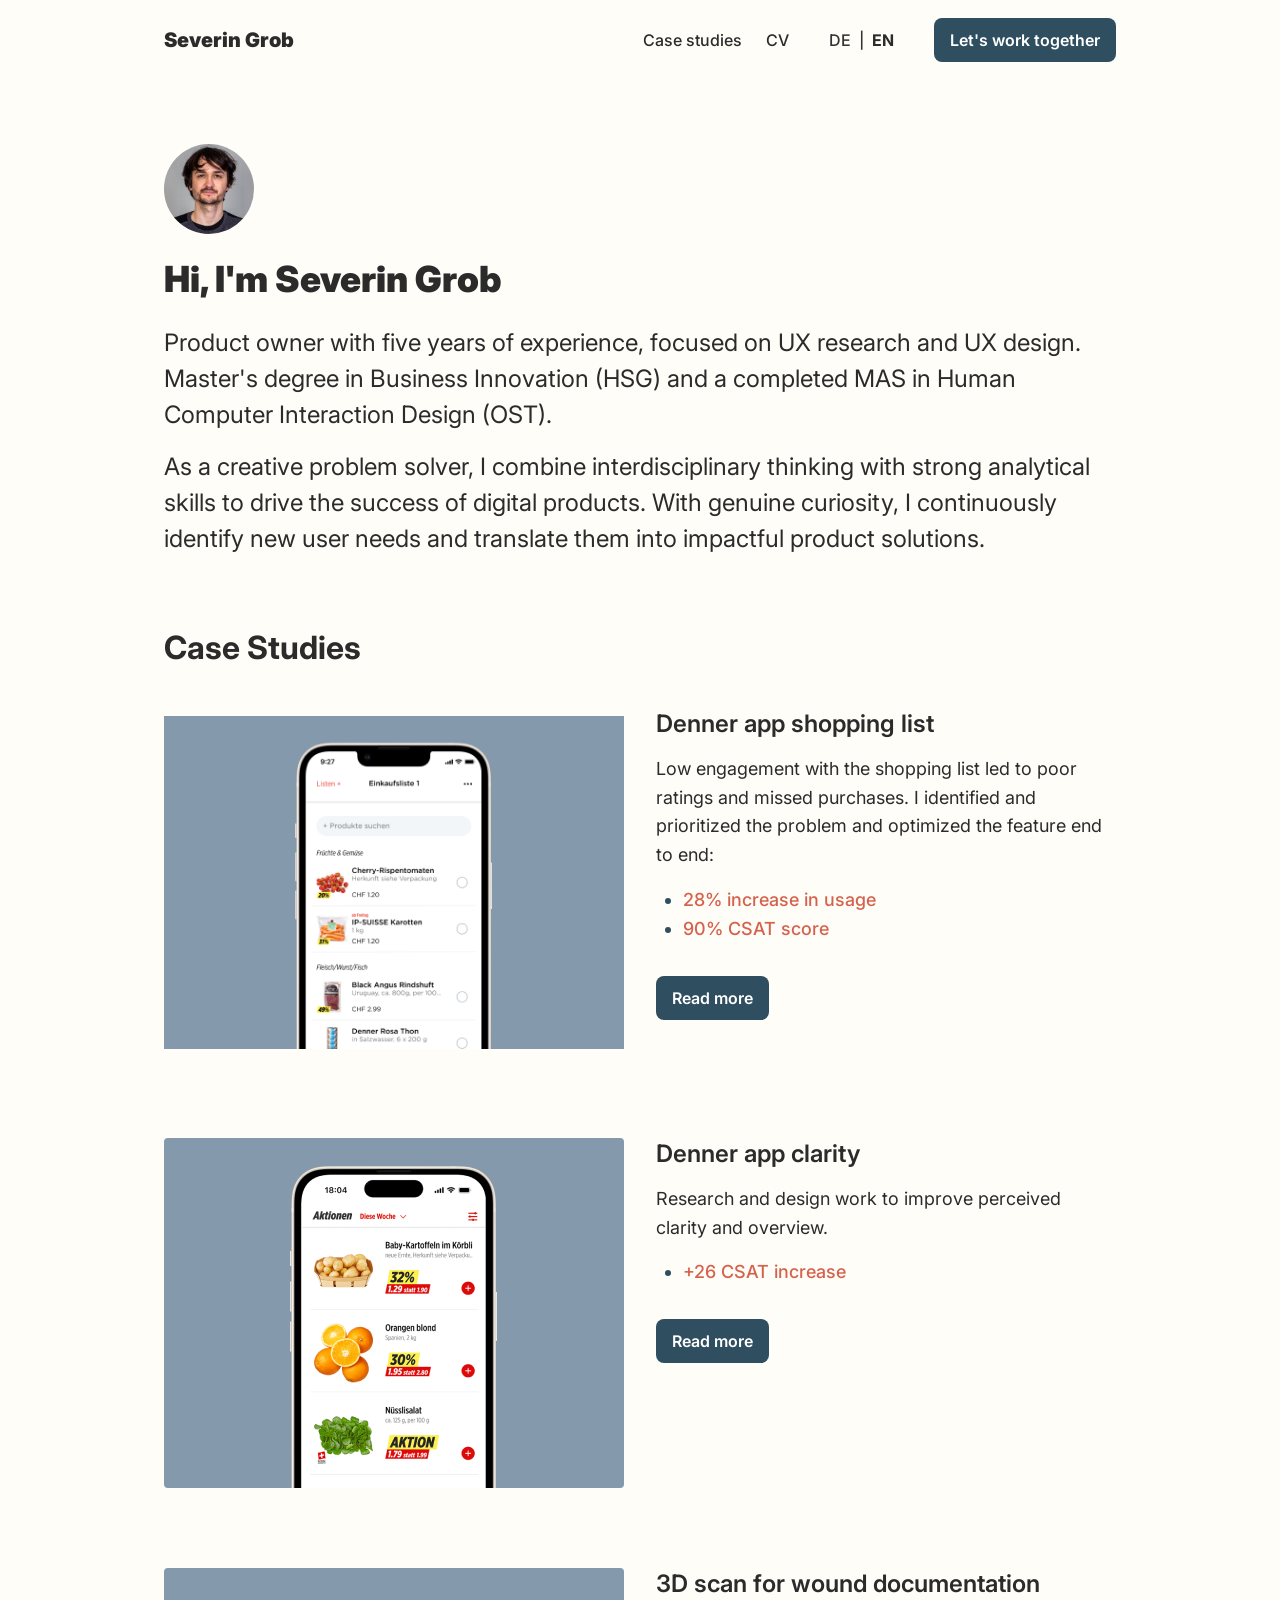
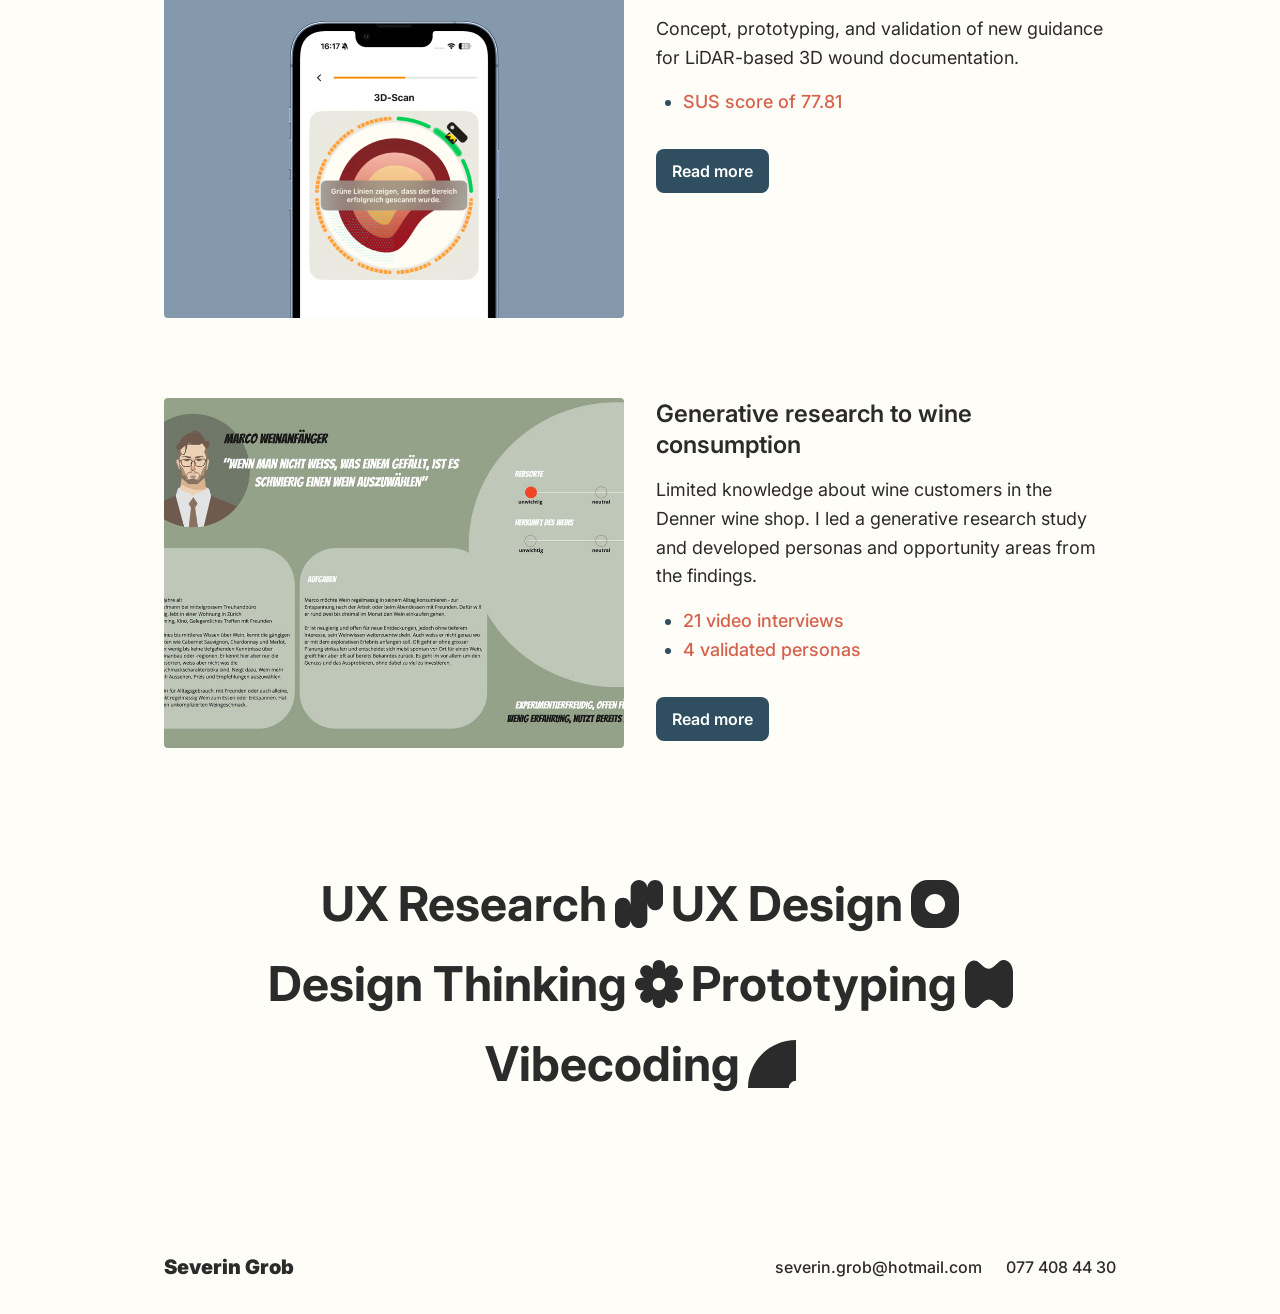
==== site/en/index.html @ cbacd021 "Add an English mirror of the portfolio beside the German site. Recruiters can switch language per pa" ====
<!DOCTYPE html>
<html lang="en">
<head>
  <meta charset="UTF-8">
  <meta name="viewport" content="width=device-width, initial-scale=1.0">
  <title>Severin Grob — Portfolio</title>
  <link rel="alternate" hreflang="de" href="../index.html">
  <link rel="alternate" hreflang="en" href="index.html">
  <link rel="alternate" hreflang="x-default" href="../index.html">
  <link rel="preconnect" href="https://fonts.googleapis.com">
  <link rel="preconnect" href="https://fonts.gstatic.com" crossorigin>
  <link href="https://fonts.googleapis.com/css2?family=Inter:wght@400;500;600;700;900&display=swap" rel="stylesheet">
  <link rel="stylesheet" href="../css/base.css">
  <link rel="stylesheet" href="../css/layout.css">
  <link rel="stylesheet" href="../css/components.css">
  <link rel="stylesheet" href="../css/responsive.css">
</head>
<body>
  <header class="nav">
    <div class="container nav__inner">
      <a href="index.html" class="nav__logo">Severin Grob</a>
      <nav class="nav__menu" aria-label="Main navigation">
        <div class="nav__links">
          <a href="#case-studies">Case studies</a>
          <a href="cv.html">CV</a>
        </div>
        <div class="nav__lang" role="group" aria-label="Language">
          <a class="nav__lang-link" href="../index.html" hreflang="de" lang="de">DE</a>
          <span class="nav__lang-separator" aria-hidden="true">|</span>
          <span class="nav__lang-link nav__lang-link--active" aria-current="page">EN</span>
        </div>
        <a href="https://www.linkedin.com/in/severin-grob-9a1a15102/" class="btn btn--nav" target="_blank" rel="noopener noreferrer">Let's work together</a>
      </nav>
      <button class="nav__toggle" aria-label="Open menu" aria-expanded="false" aria-controls="nav-flyout">
        <span class="nav__toggle-icon" aria-hidden="true">
          <span class="nav__toggle-line"></span>
          <span class="nav__toggle-line"></span>
          <span class="nav__toggle-line"></span>
        </span>
      </button>
    </div>
  </header>

  <nav id="nav-flyout" class="nav__flyout" aria-label="Mobile navigation">
    <div class="nav__flyout-lang" role="group" aria-label="Language">
      <a class="nav__flyout-lang-link" href="../index.html" hreflang="de" lang="de">DE</a>
      <span class="nav__flyout-lang-separator" aria-hidden="true">|</span>
      <span class="nav__flyout-lang-link nav__flyout-lang-link--active" aria-current="page">EN</span>
    </div>
    <a class="nav__flyout-item" href="case-studies/einkaufsliste.html">Case study: Shopping list</a>
    <a class="nav__flyout-item" href="case-studies/uebersichtlichkeit.html">Case study: App clarity</a>
    <a class="nav__flyout-item" href="case-studies/wunddokumentation.html">Case study: 3D scan app</a>
    <a class="nav__flyout-item" href="case-studies/weinkonsum.html">Case study: Wine consumption</a>
    <a class="nav__flyout-item" href="cv.html">CV</a>
    <div class="nav__flyout-cta">
      <a href="https://www.linkedin.com/in/severin-grob-9a1a15102/" class="btn" target="_blank" rel="noopener noreferrer">Let's work together</a>
    </div>
  </nav>

  <main>
    <section class="section section--hero hero">
      <div class="container hero__inner">
        <img class="hero__avatar" src="../assets/images/hero.jpg" alt="Severin Grob" width="90" height="90">
        <h1 class="hero__title">Hi, I'm Severin Grob</h1>
        <div class="hero__text">
          <p>Product owner with five years of experience, focused on UX research and UX design. Master's degree in Business Innovation (HSG) and a completed MAS in Human Computer Interaction Design (OST).</p>
          <p>As a creative problem solver, I combine interdisciplinary thinking with strong analytical skills to drive the success of digital products. With genuine curiosity, I continuously identify new user needs and translate them into impactful product solutions.</p>
        </div>
      </div>
    </section>

    <section id="case-studies" class="section-heading">
      <div class="container">
        <h2>Case Studies</h2>
      </div>
    </section>

    <article class="project">
      <div class="container project__inner">
        <div class="project__image">
          <img src="../assets/images/cs-einkaufsliste.jpg" alt="Denner app shopping list">
        </div>
        <div class="project__content">
          <h3>Denner app shopping list</h3>
          <p>Low engagement with the shopping list led to poor ratings and missed purchases. I identified and prioritized the problem and optimized the feature end to end:</p>
          <ul class="project__metrics">
            <li><span class="highlight">28% increase in usage</span></li>
            <li><span class="highlight">90% CSAT score</span></li>
          </ul>
          <a href="case-studies/einkaufsliste.html" class="btn">Read more</a>
        </div>
      </div>
    </article>

    <article class="project">
      <div class="container project__inner">
        <div class="project__image project__image--cover">
          <img src="../assets/images/cs-uebersichtlichkeit.jpg" alt="Denner app clarity">
        </div>
        <div class="project__content">
          <h3>Denner app clarity</h3>
          <p>Research and design work to improve perceived clarity and overview.</p>
          <ul class="project__metrics">
            <li><span class="highlight">+26 CSAT increase</span></li>
          </ul>
          <a href="case-studies/uebersichtlichkeit.html" class="btn">Read more</a>
        </div>
      </div>
    </article>

    <article class="project">
      <div class="container project__inner">
        <div class="project__image project__image--cover">
          <img src="../assets/images/cs-wunddokumentation-app.png" alt="3D scan for wound documentation">
        </div>
        <div class="project__content">
          <h3>3D scan for wound documentation</h3>
          <p>Concept, prototyping, and validation of new guidance for LiDAR-based 3D wound documentation.</p>
          <ul class="project__metrics">
            <li><span class="highlight">SUS score of 77.81</span></li>
          </ul>
          <a href="case-studies/wunddokumentation.html" class="btn">Read more</a>
        </div>
      </div>
    </article>

    <article class="project">
      <div class="container project__inner">
        <div class="project__image project__image--cover">
          <img src="../assets/images/cs-weinkonsum.jpg" alt="Persona Marco, wine novice, from the wine consumption study">
        </div>
        <div class="project__content">
          <h3>Generative research to wine consumption</h3>
          <p>Limited knowledge about wine customers in the Denner wine shop. I led a generative research study and developed personas and opportunity areas from the findings.</p>
          <ul class="project__metrics">
            <li><span class="highlight">21 video interviews</span></li>
            <li><span class="highlight">4 validated personas</span></li>
          </ul>
          <a href="case-studies/weinkonsum.html" class="btn">Read more</a>
        </div>
      </div>
    </article>

    <section class="section section--skills skills">
      <div class="container skills__inner skills__inner--desktop">
        <span class="skills__item">UX Research</span>
        <img class="skills__icon" src="../assets/icons/icon-ux-research.svg" alt="">
        <span class="skills__item">UX Design</span>
        <img class="skills__icon" src="../assets/icons/icon-ux-design.svg" alt="">
        <span class="skills__item">Design Thinking</span>
        <img class="skills__icon" src="../assets/icons/icon-design-thinking.svg" alt="">
        <span class="skills__item">Prototyping</span>
        <img class="skills__icon" src="../assets/icons/icon-prototyping.svg" alt="">
        <span class="skills__item">Vibecoding</span>
        <img class="skills__icon" src="../assets/icons/icon-vibecoding.svg" alt="">
      </div>
      <div class="container skills__inner skills__inner--mobile">
        <span class="skills__item">UX Research</span>
        <img class="skills__icon" src="../assets/icons/icon-ux-research-mobile.svg" alt="">
        <span class="skills__item">UX Design</span>
        <img class="skills__icon" src="../assets/icons/icon-ux-design-mobile.svg" alt="">
        <span class="skills__item">Design Thinking</span>
        <img class="skills__icon skills__icon--rotate" src="../assets/icons/icon-design-thinking-mobile.svg" alt="">
        <span class="skills__item">Interviews</span>
        <img class="skills__icon" src="../assets/icons/icon-interviews.svg" alt="">
        <span class="skills__item">Quantitative Research</span>
        <img class="skills__icon" src="../assets/icons/icon-quantitative-research.svg" alt="">
      </div>
    </section>
  </main>

  <footer class="footer">
    <div class="container footer__inner">
      <span class="footer__name">Severin Grob</span>
      <div class="footer__contact">
        <a href="mailto:severin.grob@hotmail.com">severin.grob@hotmail.com</a>
        <a href="tel:+41774084430">077 408 44 30</a>
      </div>
    </div>
  </footer>

  <script src="../js/nav.js"></script>
</body>
</html>
---- site/css/base.css ----
*,
*::before,
*::after {
  box-sizing: border-box;
  margin: 0;
  padding: 0;
}

:root {
  --bg: #fffdf8;
  --text: #2b2b2b;
  --text-third: #333;
  --accent: #2f4e5f;
  --accent-alt: #3e5f73;
  --highlight: #d5624c;
  --divider: #8499ab;
  --container: 1000px;
  --nav-height: 80px;
  --nav-height-mobile: 80px;
}

html {
  scroll-behavior: smooth;
}

body {
  background: var(--bg);
  color: var(--text);
  font-family: Inter, system-ui, -apple-system, sans-serif;
  line-height: 1.5;
  font-size: 18px;
}

img {
  display: block;
  max-width: 100%;
}

a {
  color: inherit;
  text-decoration: none;
}

ul, ol {
  padding-left: 1.5em;
}

.highlight {
  color: var(--highlight);
}

.text-block p + p,
.text-block ul + p,
.text-block p + ul,
.text-block p + ol,
.text-block ol + p {
  margin-top: 16px;
}

.text-block li + li {
  margin-top: 4px;
}

.text-block li ul {
  margin-top: 8px;
}
---- site/css/layout.css ----
.container {
  width: 100%;
  max-width: var(--container);
  margin: 0 auto;
  padding: 0 24px;
}

.section {
  padding: 40px 0;
}

.section--hero {
  padding: 64px 0 40px;
}

.section--skills {
  padding: 80px 0;
}

.section-heading {
  padding-top: 32px;
}

.section-heading h2 {
  font-size: clamp(24px, 4vw, 32px);
  font-weight: 700;
  line-height: 1.2;
}

.divider {
  border: none;
  border-bottom: 0.5px solid var(--divider);
  margin: 12px 0 24px;
  height: 24px;
}
---- site/css/components.css ----
/* Navigation */
.nav {
  height: var(--nav-height);
  display: flex;
  align-items: center;
  background: var(--bg);
  position: sticky;
  top: 0;
  z-index: 100;
}

.nav__inner {
  display: flex;
  align-items: center;
  justify-content: space-between;
  width: 100%;
}

.nav__logo {
  font-size: 20px;
  font-weight: 900;
}

.nav__menu {
  display: flex;
  align-items: center;
  gap: 40px;
}

.nav__links {
  display: flex;
  gap: 24px;
  font-size: 16px;
  font-weight: 500;
}

.nav__links a:hover,
.nav__logo:hover {
  opacity: 0.7;
}

.nav__lang,
.nav__flyout-lang {
  display: flex;
  align-items: center;
  gap: 8px;
  font-size: 16px;
  font-weight: 500;
  flex-shrink: 0;
}

.nav__lang-separator,
.nav__flyout-lang-separator {
  color: var(--text-third);
  user-select: none;
}

.nav__lang-link,
.nav__flyout-lang-link {
  color: var(--text-third);
  text-decoration: none;
}

.nav__lang-link:hover,
.nav__flyout-lang-link:hover {
  opacity: 0.7;
}

.nav__lang-link--active,
.nav__flyout-lang-link--active {
  color: var(--text);
  font-weight: 700;
  pointer-events: none;
}

.nav__flyout-lang {
  padding: 16px 24px 12px;
  border-bottom: 0.5px solid var(--divider);
}

.nav__toggle {
  display: none;
  background: none;
  border: none;
  cursor: pointer;
  padding: 4px;
}

.nav__toggle-icon {
  display: flex;
  flex-direction: column;
  gap: 4px;
  width: 20px;
  height: 14px;
}

.nav__toggle-line {
  display: block;
  width: 100%;
  height: 2px;
  background: var(--text);
  border-radius: 8px;
  transform-origin: center;
  transition: transform 0.2s, opacity 0.2s;
}

.nav__toggle[aria-expanded="true"] .nav__toggle-line:nth-child(1) {
  transform: translateY(6px) rotate(45deg);
}

.nav__toggle[aria-expanded="true"] .nav__toggle-line:nth-child(2) {
  opacity: 0;
}

.nav__toggle[aria-expanded="true"] .nav__toggle-line:nth-child(3) {
  transform: translateY(-6px) rotate(-45deg);
}

.nav__flyout {
  display: none;
  position: fixed;
  inset: var(--nav-height-mobile) 0 0 0;
  background: var(--bg);
  z-index: 99;
  overflow-y: auto;
  padding: 10px 0 32px;
}

.nav__flyout.is-open {
  display: block;
}

.nav__flyout-item {
  display: block;
  padding: 12px 24px;
  font-size: 16px;
  color: var(--text-third);
  border-bottom: 0.5px solid var(--divider);
}

.nav__flyout-item:hover {
  background: rgba(47, 78, 95, 0.05);
}

.nav__flyout-cta {
  display: flex;
  justify-content: center;
  padding: 32px 24px;
}

/* Button */
.btn {
  display: inline-flex;
  align-items: center;
  justify-content: center;
  padding: 10px 16px;
  background: var(--accent);
  color: #fff;
  font-size: 16px;
  line-height: 24px;
  font-weight: 600;
  border-radius: 8px;
  border: none;
  cursor: pointer;
  transition: opacity 0.2s;
  white-space: nowrap;
}

.btn:hover {
  opacity: 0.9;
}

/* Hero home */
.hero__inner {
  display: flex;
  flex-direction: column;
  gap: 24px;
}

.hero__avatar {
  width: 90px;
  height: 90px;
  border-radius: 50%;
  object-fit: cover;
}

.hero__title {
  font-size: clamp(28px, 5vw, 36px);
  font-weight: 900;
  line-height: 1.2;
}

.hero__text {
  font-size: clamp(18px, 3vw, 24px);
  line-height: 1.5;
}

.hero__text p + p {
  margin-top: 16px;
}

/* Project cards */
.project {
  padding: 40px 0;
}

.project__inner {
  display: flex;
  gap: 32px;
  align-items: flex-start;
}

.project__image {
  flex: 1;
  min-width: 0;
  height: 350px;
  border-radius: 4px;
  overflow: hidden;
}

.project__image img {
  width: 100%;
  height: 100%;
  object-fit: contain;
}

.project__image--cover img {
  object-fit: cover;
}

.project__content {
  flex: 1;
  min-width: 0;
  display: flex;
  flex-direction: column;
  align-items: flex-start;
  gap: 16px;
}

.project__content h3,
.project__content p,
.project__content ul {
  width: 100%;
}

.project__content .btn {
  align-self: flex-start;
  margin-top: 16px; /* 16px gap + 16px = 32px zum letzten Textfeld */
}

.project__content h3 {
  font-size: 24px;
  font-weight: 600;
  line-height: 1.3;
}

.project__content p,
.project__content li {
  font-size: 18px;
  line-height: 1.6;
}

.project__metrics {
  color: var(--accent);
  font-weight: 500;
}

.project__metrics .highlight {
  color: var(--highlight);
}

/* Skills */
.skills__inner {
  display: flex;
  flex-wrap: wrap;
  align-items: center;
  justify-content: center;
  gap: 8px;
  text-align: center;
}

.skills__inner--mobile {
  display: none;
}

.skills__item {
  font-weight: 700;
  white-space: nowrap;
}

.skills__inner--desktop .skills__item {
  font-size: 48px;
}

.skills__inner--desktop .skills__icon {
  width: 48px;
  height: 48px;
}

.skills__icon {
  flex-shrink: 0;
}

.skills__icon--rotate {
  transform: rotate(-45deg);
}

/* Footer */
.footer {
  min-height: 80px;
  display: flex;
  align-items: center;
  margin-top: 48px;
  padding: 24px 0 32px;
}

.footer__inner {
  display: flex;
  align-items: center;
  justify-content: space-between;
  gap: 24px;
  width: 100%;
}

.footer__name {
  font-size: 20px;
  font-weight: 900;
}

.footer__contact {
  display: flex;
  gap: 24px;
  font-size: 16px;
  font-weight: 500;
}

.footer__contact a:hover {
  opacity: 0.7;
}
---- site/css/responsive.css ----
@media (max-width: 768px) {
  :root {
    --nav-height: 80px;
  }

  body {
    overflow-x: hidden;
  }

  .nav__menu {
    display: none;
  }

  .nav__toggle {
    display: block;
  }

  .nav__menu .nav__lang {
    display: none;
  }

  .section--hero {
    padding: 40px 0;
  }

  .hero__text {
    font-size: 20px;
  }

  .project__inner {
    flex-direction: column;
  }

  .project__image {
    height: auto;
    aspect-ratio: 484 / 350;
  }

  .footer__inner {
    flex-direction: column;
    align-items: flex-start;
  }

  .footer__contact {
    flex-direction: column;
    gap: 8px;
  }

  .case-hero {
    padding: 80px 24px;
  }

  .case-hero__bg--desktop {
    display: none;
  }

  .case-hero__bg--mobile {
    display: block;
    object-position: center center;
  }

  .case-hero--wunddokumentation,
  .case-hero--weinkonsum,
  .case-hero--einkaufsliste {
    min-height: 430px;
  }

  .case-hero--panel {
    padding-left: 0;
    padding-right: 0;
  }

  .case-hero--panel .case-hero__title-panel {
    width: 100%;
    max-width: none;
    margin: 0;
    padding-left: 24px;
    padding-right: 24px;
  }

  .case-hero__title {
    font-size: clamp(32px, 10vw, 48px);
    line-height: 1.15;
  }

  .content-section h2 {
    font-size: 24px;
    line-height: 32px;
    padding-top: 32px;
  }

  .content-section > h2:first-child {
    padding-top: 48px;
  }

  .content-section h3.subtitle + h2 {
    padding-top: 8px;
  }

  .content-section .text-block .role-title {
    font-size: 20px;
  }

  .image-block figcaption,
  .carousel__caption {
    font-size: 18px;
    line-height: 28px;
  }

  .comparison-table {
    display: none;
  }

  .comparison-cards {
    display: flex;
  }

  .carousel--mobile-only {
    display: block;
    margin-left: -24px;
    margin-right: -24px;
    width: calc(100% + 48px);
  }

  .image-block--desktop-only {
    display: none;
  }

  .cv-card h3 {
    font-size: 24px;
  }

  .cv-card ul {
    font-size: 18px;
  }

  .skills__inner--desktop {
    display: none;
  }

  .skills__inner--mobile {
    display: flex;
    justify-content: flex-start;
    align-content: center;
    text-align: left;
  }

  .skills__inner--mobile .skills__item {
    font-size: 32px;
  }

  .skills__inner--mobile .skills__icon {
    width: 24px;
    height: 24px;
  }
}

@media (min-width: 769px) {
  .nav__flyout {
    display: none !important;
  }

  .carousel--mobile-only {
    display: none;
  }

  .skills__inner--mobile {
    display: none !important;
  }
}
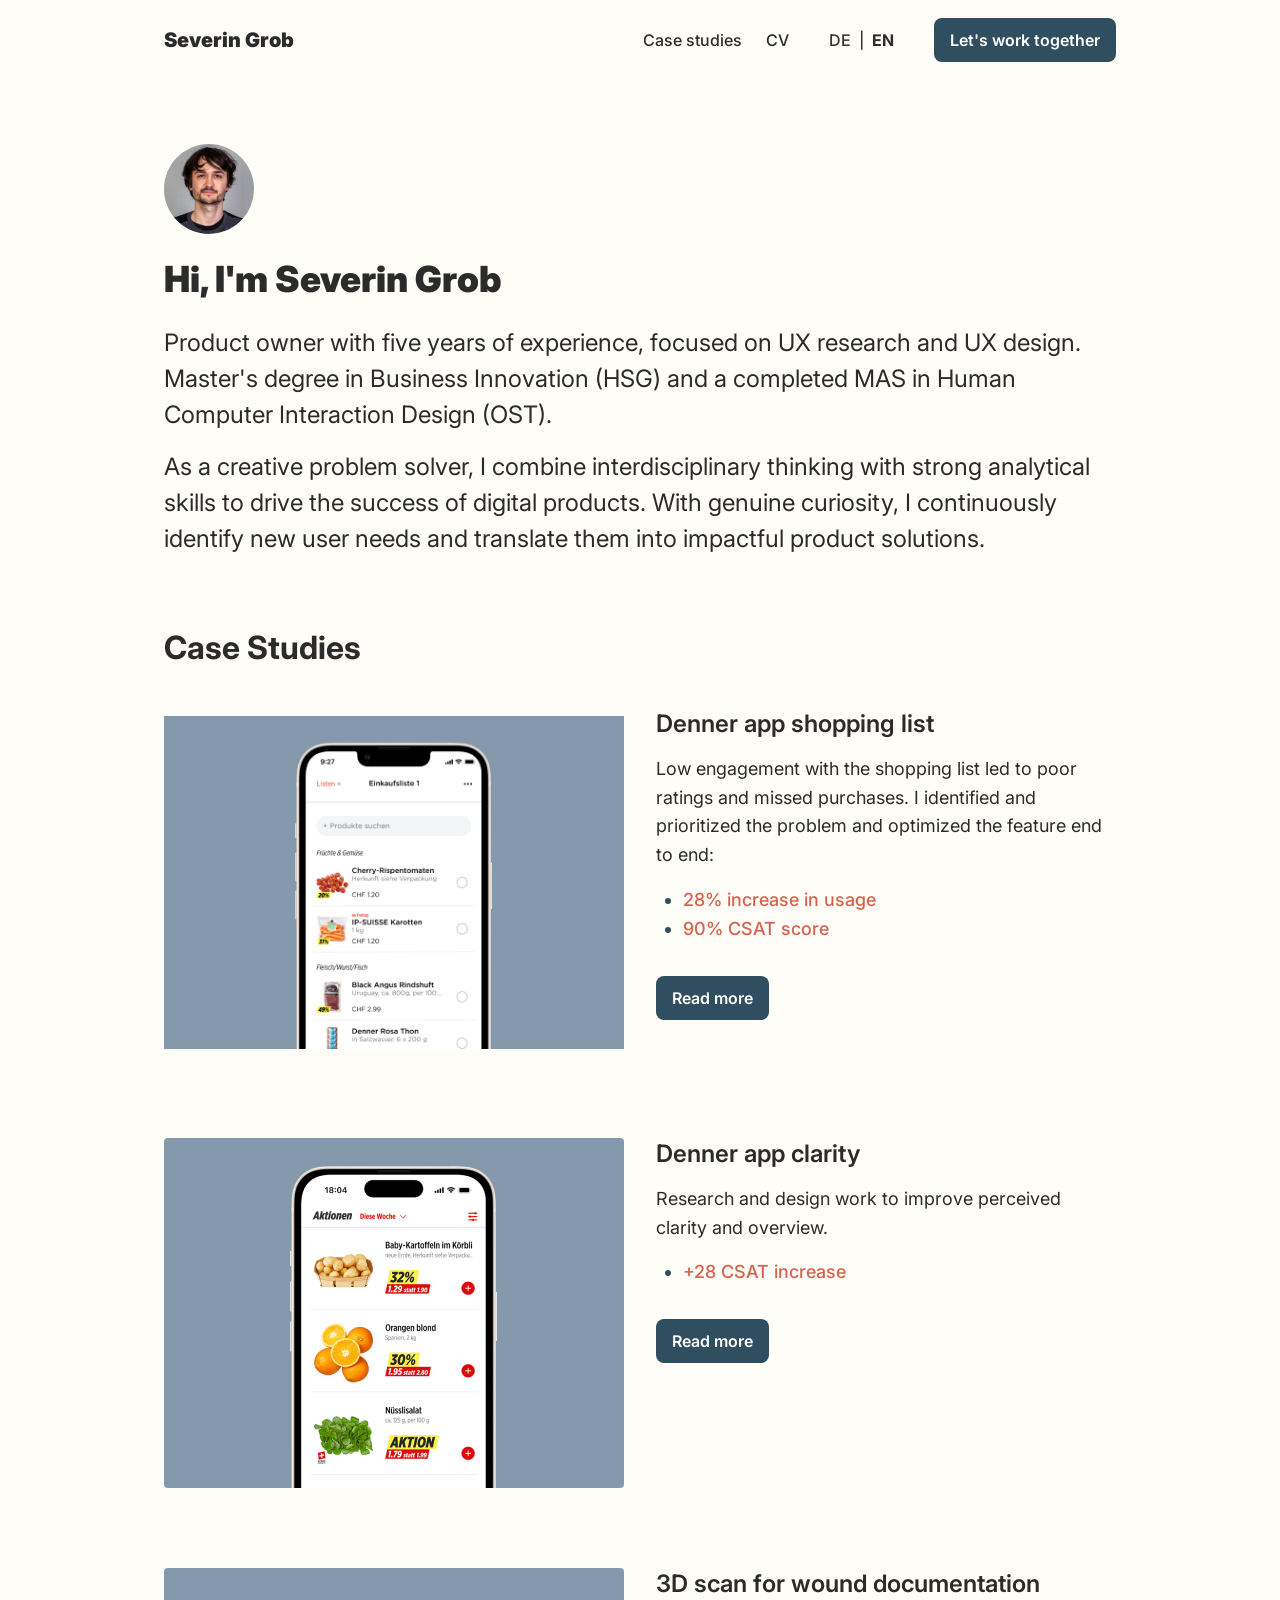
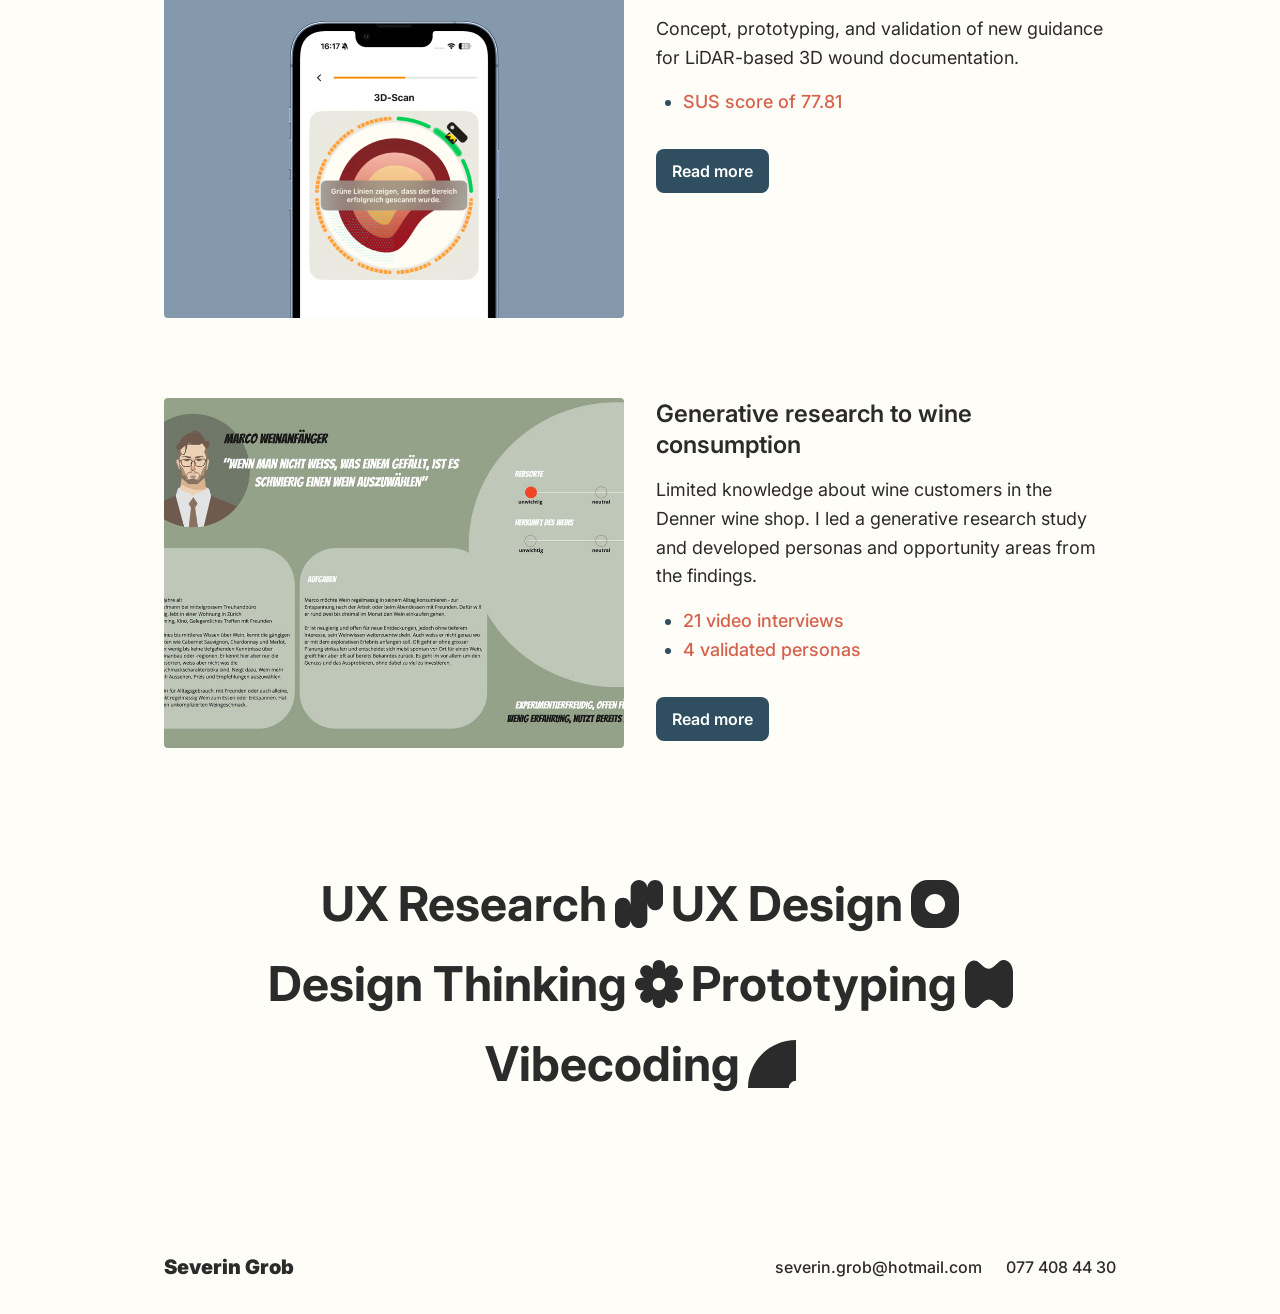
==== commit df7f1f47: "Fix CSAT increase from +26 to +28 on Übersichtlichkeit. Co-authored-by: Cursor <cursoragent@cursor.c" ====
--- a/site/en/index.html
+++ b/site/en/index.html
@@ -101,7 +101,7 @@
           <h3>Denner app clarity</h3>
           <p>Research and design work to improve perceived clarity and overview.</p>
           <ul class="project__metrics">
-            <li><span class="highlight">+26 CSAT increase</span></li>
+            <li><span class="highlight">+28 CSAT increase</span></li>
           </ul>
           <a href="case-studies/uebersichtlichkeit.html" class="btn">Read more</a>
         </div>
